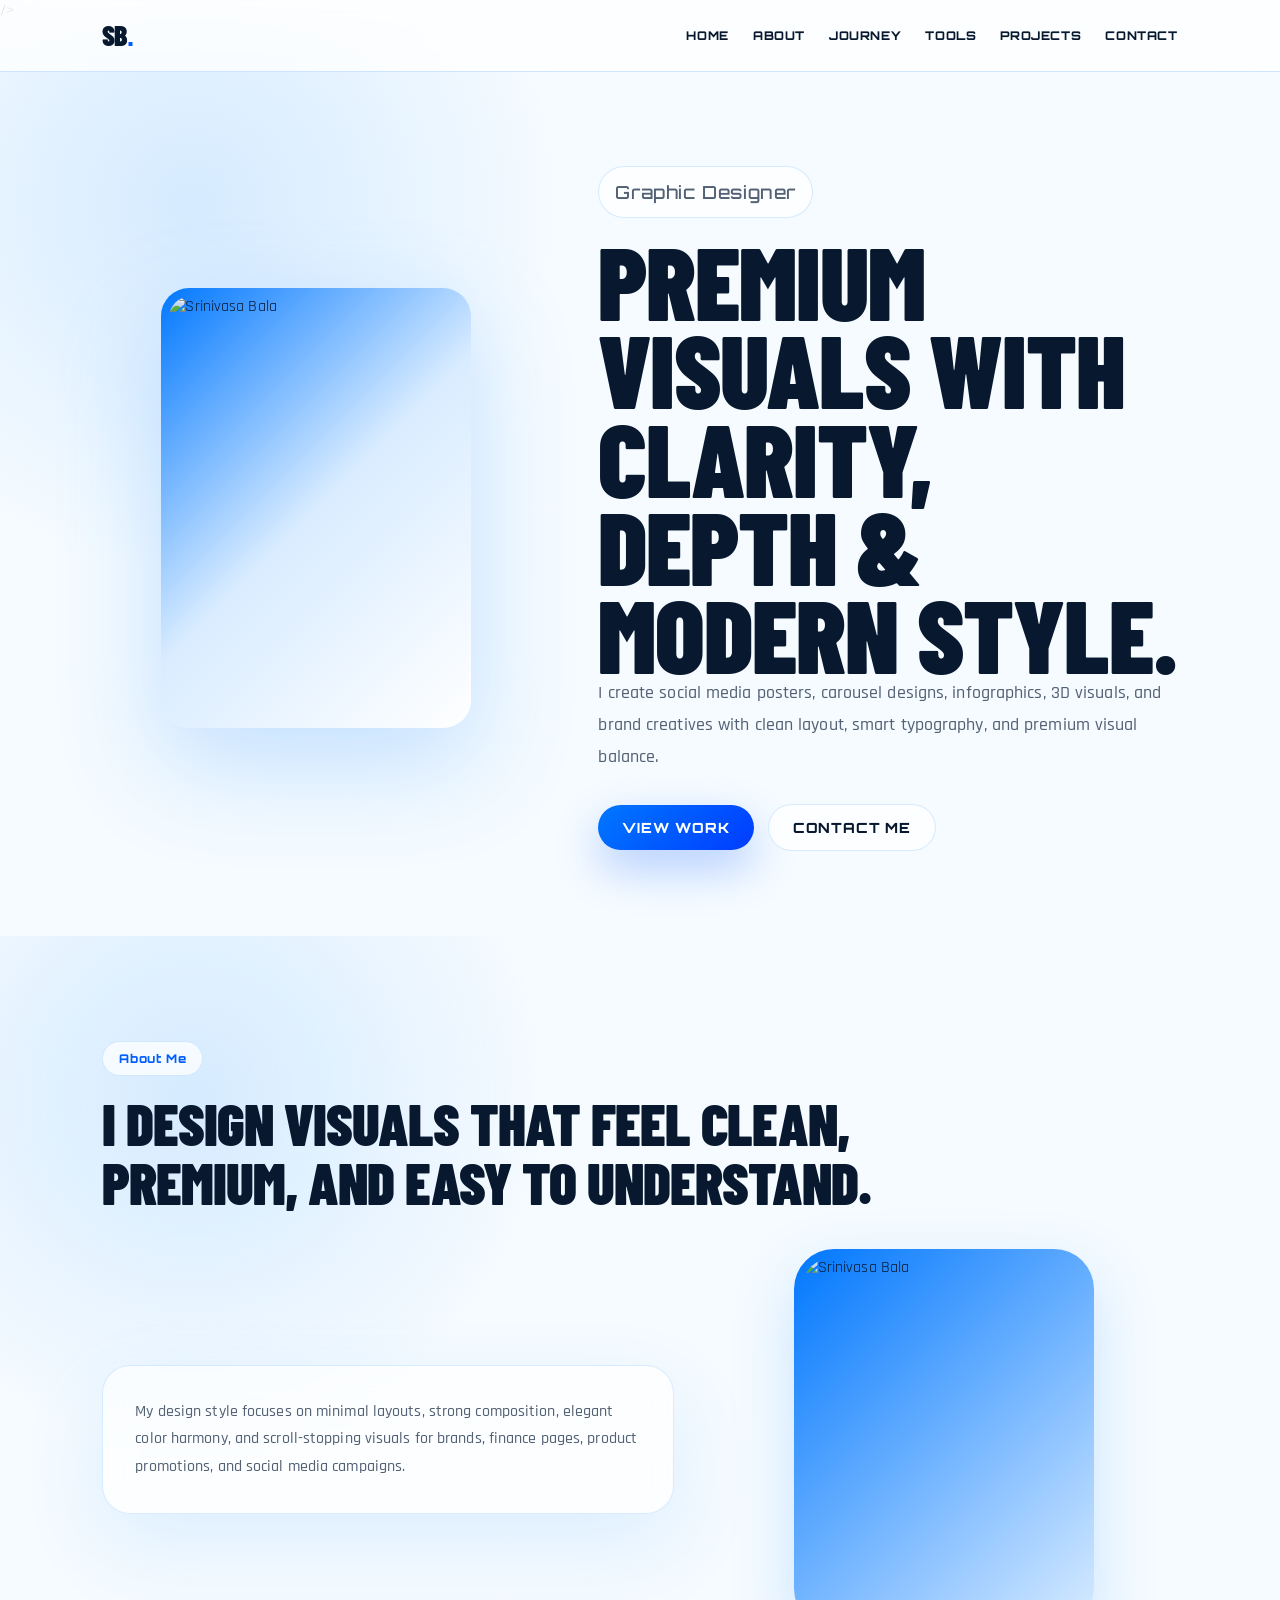
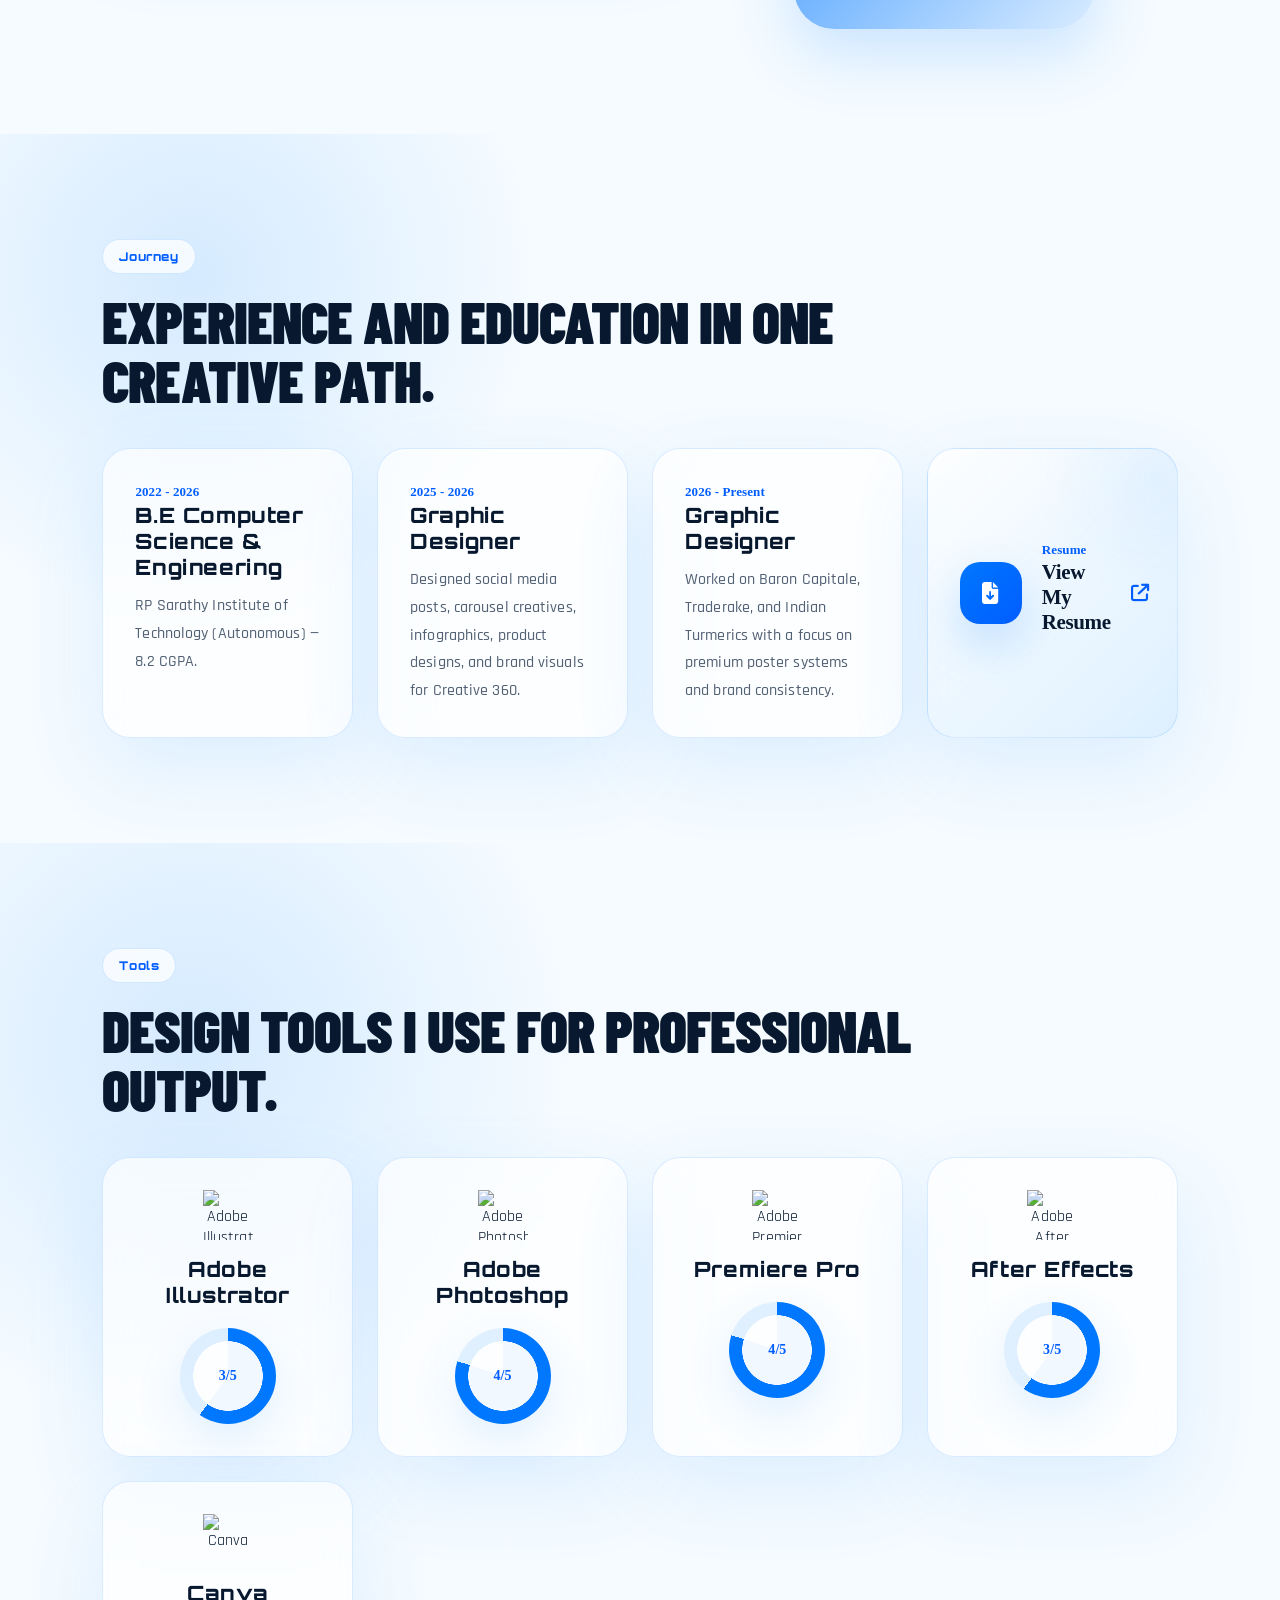
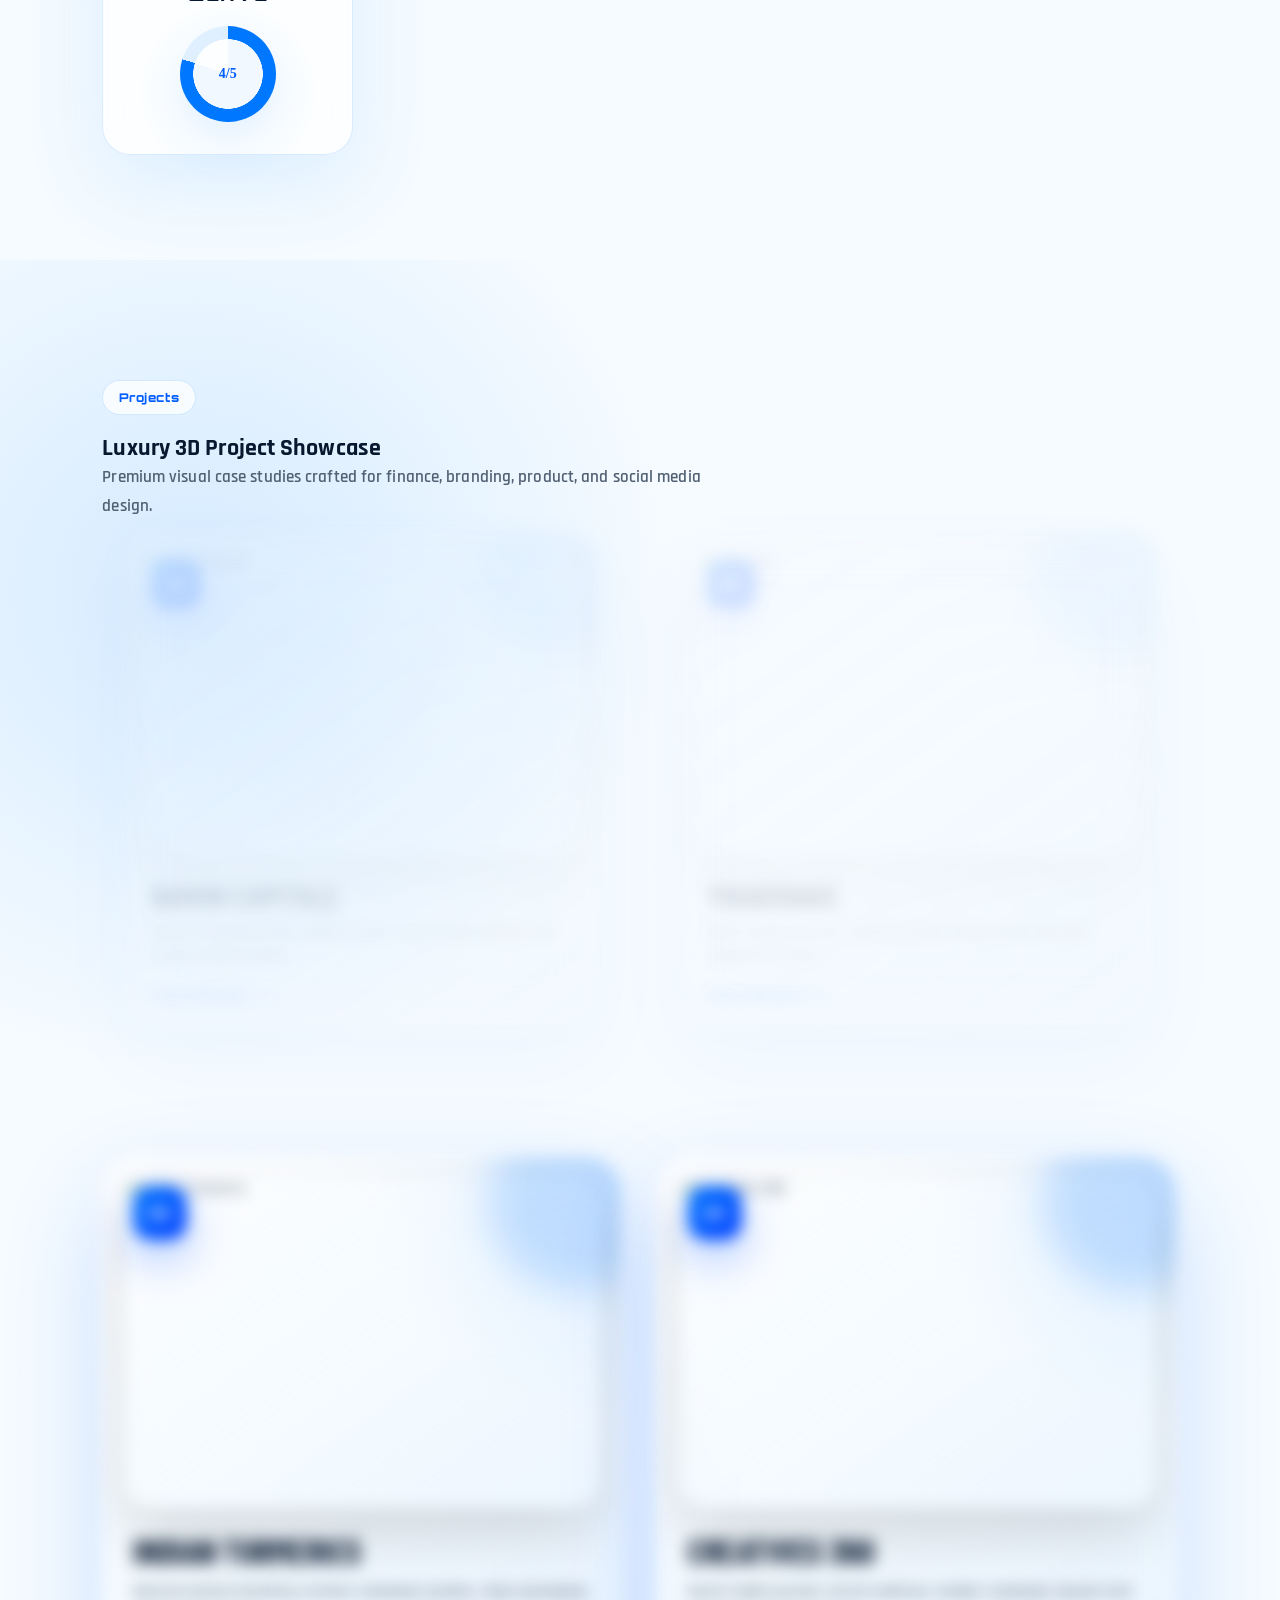
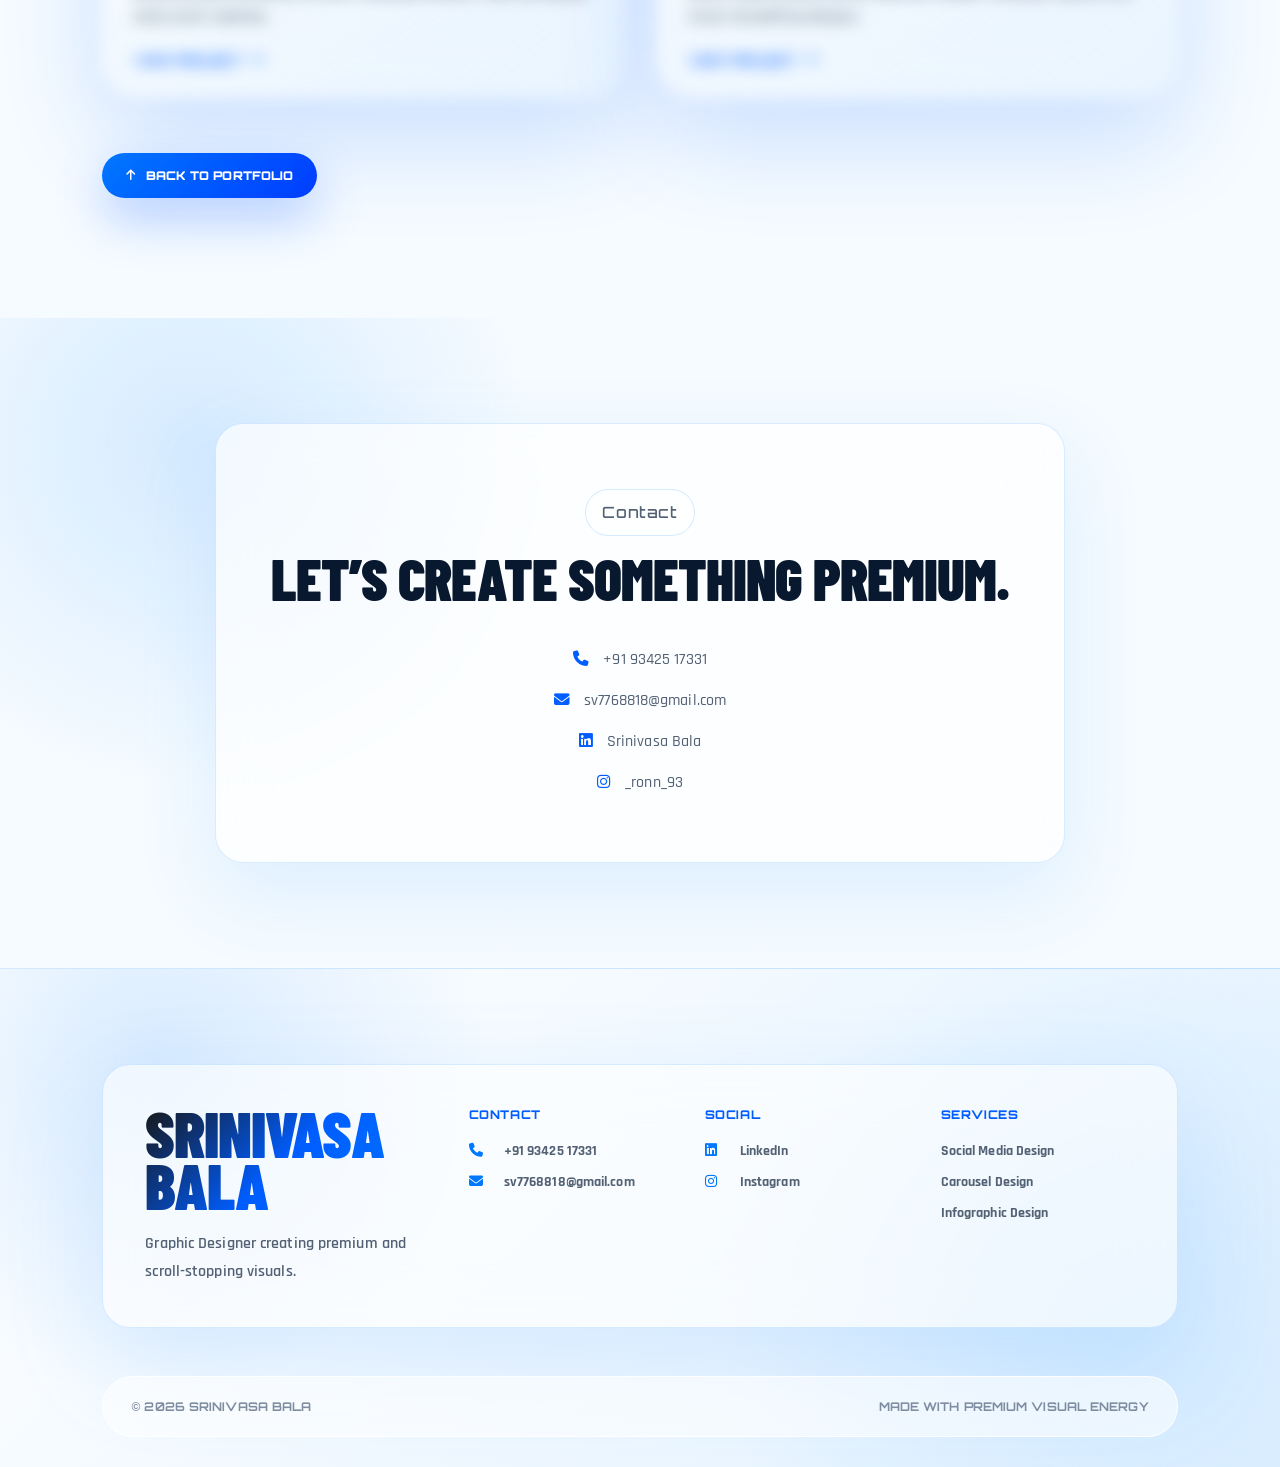
==== index.html @ 6d42e05a "Add files via upload" ====
<!doctype html>
<html lang="en">
  <head>
    <meta charset="UTF-8" />
    <meta name="viewport" content="width=device-width, initial-scale=1.0" />
    <title>Srinivasa Bala | Portfolio</title>

    <link rel="stylesheet" href="style.css" />

    <link
      href="https://cdnjs.cloudflare.com/ajax/libs/font-awesome/6.5.0/css/all.min.css"
      rel="stylesheet"
    />

    <link
      href="https://fonts.googleapis.com/css2?family=Barlow+Condensed:wght@500;600;700;800;900&family=Rajdhani:wght@400;500;600;700&family=Orbitron:wght@600;700;800;900&display=swap"
      rel="stylesheet"
    />
    />
  </head>

  <body>
    <div id="cinematic-loader">
      <div class="loader-bg"></div>
      <div class="loader-orbit">
        <div class="loader-cube">
          <span></span><span></span><span></span><span></span><span></span
          ><span></span>
        </div>
      </div>
      <div class="loader-text">
        <span>Srinivasa Bala</span>
        <h1>Loading Portfolio</h1>
        <p>visual experience</p>
      </div>
    </div>

    <header>
      <div class="logo">SB<span>.</span></div>

      <nav>
        <a href="#home">Home</a>
        <a href="#about">About</a>
        <a href="#journey">Journey</a>
        <a href="#tools">Tools</a>
        <a href="#projects">Projects</a>
        <a href="#contact">Contact</a>
      </nav>
    </header>

    <section class="hero section-bg-home" id="home">
      <div class="section-overlay"></div>

      <div class="hero-image reveal floating-card">
        <div class="hero-photo-glow portrait">
          <img src="assets/resume/2.png" alt="Srinivasa Bala" />
        </div>
      </div>

      <div class="hero-content reveal">
        <p class="tag">Graphic Designer</p>
        <h1>Premium visuals with clarity, depth & modern style.</h1>
        <p>
          I create social media posters, carousel designs, infographics, 3D
          visuals, and brand creatives with clean layout, smart typography, and
          premium visual balance.
        </p>

        <div class="buttons">
          <a href="#projects" class="btn primary">View Work</a>
          <a href="#contact" class="btn secondary">Contact Me</a>
        </div>
      </div>
    </section>

    <section class="section section-bg-about" id="about">
      <div class="section-overlay"></div>
      <p class="tag reveal">About Me</p>
      <h2 class="reveal">
        I design visuals that feel clean, premium, and easy to understand.
      </h2>

      <div class="about-grid">
        <div class="glass panel reveal floating-card">
          <p>
            My design style focuses on minimal layouts, strong composition,
            elegant color harmony, and scroll-stopping visuals for brands,
            finance pages, product promotions, and social media campaigns.
          </p>
        </div>

        <div class="about-photo reveal floating-card">
          <img src="assets/resume/srini.png" alt="Srinivasa Bala" />
        </div>
      </div>
    </section>

    <section class="section section-bg-journey" id="journey">
      <div class="section-overlay"></div>
      <p class="tag reveal">Journey</p>
      <h2 class="reveal">Experience and education in one creative path.</h2>

      <div class="journey-grid">
        <div class="glass card reveal floating-card">
          <span>2022 - 2026</span>
          <h3>B.E Computer Science & Engineering</h3>
          <p>RP Sarathy Institute of Technology (Autonomous) — 8.2 CGPA.</p>
        </div>

        <div class="glass card reveal floating-card">
          <span>2025 - 2026</span>
          <h3>Graphic Designer</h3>
          <p>
            Designed social media posts, carousel creatives, infographics,
            product designs, and brand visuals for Creative 360.
          </p>
        </div>

        <div class="glass card reveal floating-card">
          <span>2026 - Present</span>
          <h3>Graphic Designer</h3>
          <p>
            Worked on Baron Capitale, Traderake, and Indian Turmerics with a
            focus on premium poster systems and brand consistency.
          </p>
        </div>

        <a
          href="assets/resume/Srini Resume.pdf"
          class="glass resume-card reveal floating-card"
          target="_blank"
        >
          <div class="resume-icon">
            <i class="fa-solid fa-file-arrow-down"></i>
          </div>
          <div>
            <span>Resume</span>
            <h3>View My Resume</h3>
          </div>
          <i class="fa-solid fa-arrow-up-right-from-square resume-arrow"></i>
        </a>
      </div>
    </section>

    <section class="section section-bg-tools" id="tools">
      <div class="section-overlay"></div>
      <p class="tag reveal">Tools</p>
      <h2 class="reveal">Design tools I use for professional output.</h2>

      <div class="tools-grid">
        <div class="glass tool reveal floating-card">
          <img
            src="https://cdn.jsdelivr.net/gh/devicons/devicon/icons/illustrator/illustrator-plain.svg"
            alt="Adobe Illustrator"
          />
          <h3>Adobe Illustrator</h3>
          <div class="circle" style="--value: 60%">3/5</div>
        </div>

        <div class="glass tool reveal floating-card">
          <img
            src="https://cdn.jsdelivr.net/gh/devicons/devicon/icons/photoshop/photoshop-plain.svg"
            alt="Adobe Photoshop"
          />
          <h3>Adobe Photoshop</h3>
          <div class="circle" style="--value: 80%">4/5</div>
        </div>

        <div class="glass tool reveal floating-card">
          <img
            src="https://upload.wikimedia.org/wikipedia/commons/4/40/Adobe_Premiere_Pro_CC_icon.svg"
            alt="Adobe Premiere Pro"
          />
          <h3>Premiere Pro</h3>
          <div class="circle" style="--value: 80%">4/5</div>
        </div>

        <div class="glass tool reveal floating-card">
          <img
            src="https://upload.wikimedia.org/wikipedia/commons/c/cb/Adobe_After_Effects_CC_icon.svg"
            alt="Adobe After Effects"
          />
          <h3>After Effects</h3>
          <div class="circle" style="--value: 60%">3/5</div>
        </div>

        <div class="glass tool reveal floating-card">
          <img
            src="https://cdn.jsdelivr.net/gh/simple-icons/simple-icons/icons/canva.svg"
            alt="Canva"
          />
          <h3>Canva</h3>
          <div class="circle" style="--value: 80%">4/5</div>
        </div>
      </div>
    </section>

    <section class="luxury-projects section-bg-projects" id="projects">
      <div class="section-overlay"></div>

      <div class="projects-head reveal">
        <p class="tag">Projects</p>
        <h2>Luxury 3D Project Showcase</h2>
        <p>
          Premium visual case studies crafted for finance, branding, product,
          and social media design.
        </p>
      </div>

      <div class="luxury-project-grid">
        <a
          href="baron-capitale.html"
          class="luxury-project-card project-reveal"
        >
          <span class="project-no">01</span>
          <img src="assets/Baron Capitale/BC 7.png" alt="Baron Capitale" />
          <div class="project-info">
            <h3>Baron Capitale</h3>
            <p>
              Premium finance posters, wealth visuals, stock market creatives
              and investor-style branding.
            </p>
            <span class="view-btn"
              >View Project <i class="fa-solid fa-arrow-right"></i
            ></span>
          </div>
        </a>

        <a href="traderake.html" class="luxury-project-card project-reveal">
          <span class="project-no">02</span>
          <img src="assets/Trade Rake/TR 1 (10).png" alt="Traderake" />
          <div class="project-info">
            <h3>Traderake</h3>
            <p>
              Stock market carousels, trading concepts, finance reels and clean
              infographic designs.
            </p>
            <span class="view-btn"
              >View Project <i class="fa-solid fa-arrow-right"></i
            ></span>
          </div>
        </a>

        <a
          href="indian-turmerics.html"
          class="luxury-project-card project-reveal"
        >
          <span class="project-no">03</span>
          <img
            src="assets/Indian Turmerics/IT (5).png"
            alt="Indian Turmerics"
          />
          <div class="project-info">
            <h3>Indian Turmerics</h3>
            <p>
              Natural product branding, turmeric campaign posters, clean
              packaging-style social creatives.
            </p>
            <span class="view-btn"
              >View Project <i class="fa-solid fa-arrow-right"></i
            ></span>
          </div>
        </a>

        <a href="creatives-360.html" class="luxury-project-card project-reveal">
          <span class="project-no">04</span>
          <img src="assets/Creatives 360/360 (9).jpeg" alt="Creatives 360" />
          <div class="project-info">
            <h3>Creatives 360</h3>
            <p>
              Social media posters, brand creatives, modern campaign layouts and
              visual storytelling designs.
            </p>
            <span class="view-btn"
              >View Project <i class="fa-solid fa-arrow-right"></i
            ></span>
          </div>
        </a>
      </div>

      <a href="#home" class="back-portfolio">
        <i class="fa-solid fa-arrow-up"></i> Back to Portfolio
      </a>
    </section>

    <section class="section contact section-bg-contact" id="contact">
      <div class="section-overlay"></div>
      <div class="glass contact-box reveal floating-card">
        <p class="tag">Contact</p>
        <h2>Let’s create something premium.</h2>
        <p><i class="fa-solid fa-phone"></i> +91 93425 17331</p>
        <p><i class="fa-solid fa-envelope"></i> sv7768818@gmail.com</p>
        <p><i class="fa-brands fa-linkedin"></i> Srinivasa Bala</p>
        <p><i class="fa-brands fa-instagram"></i> _ronn_93</p>
      </div>
    </section>

    <footer class="premium-footer">
      <div class="footer-main">
        <div class="footer-brand">
          <h2>Srinivasa Bala</h2>
          <p>Graphic Designer creating premium and scroll-stopping visuals.</p>
        </div>

        <div class="footer-links">
          <h4>Contact</h4>
          <a href="tel:+919342517331"
            ><i class="fa-solid fa-phone"></i> +91 93425 17331</a
          >
          <a href="mailto:sv7768818@gmail.com"
            ><i class="fa-solid fa-envelope"></i> sv7768818@gmail.com</a
          >
        </div>

        <div class="footer-links">
          <h4>Social</h4>
          <a
            href="https://www.linkedin.com/in/srinivasa-bala-a78b55259?utm_source=share_via&utm_content=profile&utm_medium=member_android"
            ><i class="fa-brands fa-linkedin"></i> LinkedIn</a
          >
          <a href="https://www.instagram.com/_ronn_93?igsh=bGJyam14d284amQy"
            ><i class="fa-brands fa-instagram"></i> Instagram</a
          >
        </div>

        <div class="footer-links">
          <h4>Services</h4>
          <p>Social Media Design</p>
          <p>Carousel Design</p>
          <p>Infographic Design</p>
        </div>
      </div>

      <div class="footer-bottom">
        <span>© 2026 Srinivasa Bala</span>
        <span>Made with premium visual energy</span>
      </div>
    </footer>

    <script src="script.js"></script>
  </body>
</html>
---- style.css ----
:root {
  --primary: #6fb7ff;
  --primary-dark: #2f8ff7;
  --primary-soft: #cfe9ff;
  --accent: #4da3ff;
  --accent-2: #9fd3ff;
  --bg-main: #f5fbff;
  --bg-white: #ffffff;
  --text-main: #132033;
  --text-soft: #5d6b7b;
  --text-light: #7d8ca0;
  --border-blue: rgba(111, 183, 255, 0.28);
  --shadow-blue: rgba(77, 163, 255, 0.18);
  --radius-md: 24px;
  --radius-lg: 34px;
  --radius-xl: 46px;
  --transition: 0.35s ease;
}

* {
  margin: 0;
  padding: 0;
  box-sizing: border-box;
}

html {
  scroll-behavior: smooth;
  scroll-padding-top: 100px;
}

body {
  font-family: "Manrope", sans-serif;
  background: var(--bg-main);
  color: var(--text-main);
  overflow-x: hidden;
}

img {
  max-width: 100%;
  display: block;
}

a {
  text-decoration: none;
}

::selection {
  background: var(--primary);
  color: white;
}

/* HEADER */
header {
  position: fixed;
  top: 0;
  width: 100%;
  padding: 18px 8%;
  display: flex;
  align-items: center;
  justify-content: space-between;
  background: rgba(255, 255, 255, 0.68);
  backdrop-filter: blur(24px);
  border-bottom: 1px solid var(--border-blue);
  z-index: 1000;
}

.logo {
  font-family: "Syne", sans-serif;
  font-size: 28px;
  font-weight: 800;
  letter-spacing: -1.2px;
  color: var(--text-main);
}

.logo span {
  color: var(--accent);
}

nav a {
  color: var(--text-main);
  margin-left: 20px;
  font-family: "Space Grotesk", sans-serif;
  font-size: 13px;
  font-weight: 700;
  transition: var(--transition);
}

nav a:hover {
  color: var(--accent);
}

/* 3D LOADER */
#cinematic-loader {
  position: fixed;
  inset: 0;
  z-index: 99999;
  display: grid;
  place-items: center;
  overflow: hidden;
  background: #eaf6ff;
  transition: 0.9s ease;
}

#cinematic-loader.hide {
  opacity: 0;
  visibility: hidden;
}

.loader-bg {
  position: absolute;
  inset: 0;
  background:
    linear-gradient(
      120deg,
      rgba(255, 255, 255, 0.76),
      rgba(207, 233, 255, 0.72)
    ),
    url("https://images.unsplash.com/photo-1518005020951-eccb494ad742?auto=format&fit=crop&w=1800&q=80")
      center/cover;
  transform: scale(1.08);
  animation: loaderBgMove 3s ease forwards;
}

.loader-orbit {
  width: 145px;
  height: 145px;
  position: relative;
  perspective: 900px;
  z-index: 2;
  animation: orbitFloat 2.8s ease-in-out infinite;
}

.loader-orbit::before,
.loader-orbit::after {
  content: "";
  position: absolute;
  inset: -14px;
  border: 2px solid rgba(77, 163, 255, 0.42);
  border-radius: 50%;
  transform: rotateX(70deg) rotateZ(0deg);
  animation: orbitSpin 2s linear infinite;
}

.loader-orbit::after {
  inset: -28px;
  border-color: rgba(255, 255, 255, 0.78);
  transform: rotateY(70deg) rotateZ(0deg);
  animation-duration: 2.8s;
}

.loader-cube {
  width: 72px;
  height: 72px;
  position: absolute;
  inset: 0;
  margin: auto;
  transform-style: preserve-3d;
  animation: cubeRotate 2.2s linear infinite;
}

.loader-cube span {
  position: absolute;
  inset: 0;
  background: linear-gradient(
    135deg,
    rgba(255, 255, 255, 0.94),
    rgba(111, 183, 255, 0.75)
  );
  border: 1px solid rgba(255, 255, 255, 0.95);
  box-shadow: 0 0 35px rgba(77, 163, 255, 0.36);
}

.loader-cube span:nth-child(1) {
  transform: translateZ(36px);
}
.loader-cube span:nth-child(2) {
  transform: rotateY(90deg) translateZ(36px);
}
.loader-cube span:nth-child(3) {
  transform: rotateY(180deg) translateZ(36px);
}
.loader-cube span:nth-child(4) {
  transform: rotateY(-90deg) translateZ(36px);
}
.loader-cube span:nth-child(5) {
  transform: rotateX(90deg) translateZ(36px);
}
.loader-cube span:nth-child(6) {
  transform: rotateX(-90deg) translateZ(36px);
}

.loader-text {
  position: absolute;
  bottom: 16%;
  text-align: center;
  z-index: 3;
}

.loader-text span {
  font-family: "Space Grotesk", sans-serif;
  font-size: 12px;
  letter-spacing: 3px;
  color: var(--accent);
  text-transform: uppercase;
  font-weight: 700;
}

.loader-text h1 {
  margin: 10px 0;
  font-family: "Syne", sans-serif;
  font-size: clamp(30px, 5vw, 58px);
  letter-spacing: -2px;
}

.loader-text p {
  color: var(--text-soft);
  font-weight: 700;
}

/* SECTIONS + BACKGROUNDS */
.section,
.hero {
  position: relative;
  overflow: hidden;
  background-position: center;
  background-size: cover;
  background-attachment: fixed;
}

.section-overlay {
  position: absolute;
  inset: 0;
  background:
    radial-gradient(
      circle at 15% 20%,
      rgba(111, 183, 255, 0.24),
      transparent 28%
    ),
    linear-gradient(
      180deg,
      rgba(245, 251, 255, 0.92),
      rgba(245, 251, 255, 0.96)
    );
  z-index: 0;
}

.section > *:not(.section-overlay),
.hero > *:not(.section-overlay) {
  position: relative;
  z-index: 1;
}

.section-bg-home {
  background-image: url("https://images.unsplash.com/photo-1500530855697-b586d89ba3ee?auto=format&fit=crop&w=1800&q=80");
}

.section-bg-about {
  background-image: url("https://images.unsplash.com/photo-1497366811353-6870744d04b2?auto=format&fit=crop&w=1800&q=80");
}

.section-bg-journey {
  background-image: url("https://images.unsplash.com/photo-1519389950473-47ba0277781c?auto=format&fit=crop&w=1800&q=80");
}

.section-bg-skills {
  background-image: url("https://images.unsplash.com/photo-1516321318423-f06f85e504b3?auto=format&fit=crop&w=1800&q=80");
}

.section-bg-tools {
  background-image: url("https://images.unsplash.com/photo-1497366754035-f200968a6e72?auto=format&fit=crop&w=1800&q=80");
}

.section-bg-projects {
  background-image: url("https://images.unsplash.com/photo-1558655146-9f40138edfeb?auto=format&fit=crop&w=1800&q=80");
}

.section-bg-contact {
  background-image: url("https://images.unsplash.com/photo-1497366216548-37526070297c?auto=format&fit=crop&w=1800&q=80");
}

/* HERO */
.hero {
  min-height: 100vh;
  padding: 145px 8% 85px;
  display: grid;
  grid-template-columns: 0.85fr 1.15fr;
  align-items: center;
  gap: 68px;
}

.hero-image {
  display: flex;
  justify-content: center;
}

.hero-photo-glow.portrait {
  width: 310px;
  height: 440px;
  padding: 8px;
  border-radius: 40px;
  background: linear-gradient(
    135deg,
    var(--primary),
    var(--primary-soft),
    white
  );
  box-shadow: 0 35px 100px rgba(77, 163, 255, 0.3);
  animation: floatPortrait 5s ease-in-out infinite;
}

.hero-photo-glow.portrait img,
.about-photo img {
  width: 100%;
  height: 100%;
  border-radius: 32px;
  object-fit: cover;
  object-position: top;
}

.hero-content {
  max-width: 700px;
}

.tag {
  display: inline-block;
  padding: 9px 16px;
  border-radius: 100px;
  color: var(--accent);
  background: rgba(255, 255, 255, 0.74);
  border: 1px solid var(--border-blue);
  margin-bottom: 18px;
  font-family: "Space Grotesk", sans-serif;
  font-size: 12px;
  font-weight: 700;
  letter-spacing: 0.4px;
}

h1,
.section h2,
.contact-box h2,
.footer-brand h2 {
  font-family: "Syne", sans-serif;
  font-weight: 800;
  letter-spacing: -2px;
  color: var(--text-main);
}

h1 {
  font-size: clamp(42px, 6vw, 76px);
  line-height: 0.98;
}

.section h2,
.contact-box h2 {
  font-size: clamp(34px, 4.5vw, 58px);
  line-height: 1.02;
  max-width: 820px;
  margin-bottom: 38px;
}

.hero-content p,
.panel p,
.card p,
.contact-box p,
.footer-brand p,
.resume-card p {
  font-size: 15.5px;
  line-height: 1.8;
  font-weight: 500;
  color: var(--text-soft);
}

.buttons {
  margin-top: 30px;
}

.btn {
  display: inline-block;
  padding: 14px 24px;
  border-radius: 100px;
  font-family: "Space Grotesk", sans-serif;
  font-size: 14px;
  font-weight: 700;
  transition: var(--transition);
  margin-right: 10px;
}

.primary {
  background: linear-gradient(135deg, var(--primary), var(--accent));
  color: white;
  box-shadow: 0 16px 40px rgba(77, 163, 255, 0.35);
}

.secondary {
  color: var(--text-main);
  background: rgba(255, 255, 255, 0.72);
  border: 1px solid var(--border-blue);
}

.btn:hover {
  transform: translateY(-5px);
}

/* GLASS + CARDS */
.glass {
  background: rgba(255, 255, 255, 0.66);
  border: 1px solid rgba(255, 255, 255, 0.86);
  backdrop-filter: blur(24px);
  box-shadow: 0 30px 80px rgba(77, 163, 255, 0.14);
}

.section {
  padding: 105px 8%;
}

.about-grid {
  display: grid;
  grid-template-columns: 1.1fr 0.9fr;
  gap: 36px;
  align-items: center;
}

.panel,
.card,
.tool,
.resume-card {
  border-radius: var(--radius-lg);
  padding: 32px;
}

.about-photo {
  width: 300px;
  height: 380px;
  justify-self: center;
  padding: 8px;
  border-radius: 40px;
  background: linear-gradient(135deg, var(--primary), var(--primary-soft));
  box-shadow: 0 24px 60px rgba(77, 163, 255, 0.25);
}

.grid,
.journey-grid,
.tools-grid,
.skill-grid,
.project-grid {
  display: grid;
  grid-template-columns: repeat(auto-fit, minmax(245px, 1fr));
  gap: 24px;
}

.card,
.tool,
.skill-card,
.project-card,
.resume-card {
  transition:
    transform 0.35s ease,
    box-shadow 0.35s ease;
}

.floating-card {
  animation: cardFloat 6s ease-in-out infinite;
}

.card:hover,
.tool:hover,
.panel:hover,
.skill-card:hover,
.project-card:hover,
.resume-card:hover {
  transform: translateY(-10px) rotateX(2deg) rotateY(-2deg);
  box-shadow: 0 38px 100px rgba(77, 163, 255, 0.23);
}

.card h3,
.tool h3,
.skill-card h3,
.project-card h3,
.resume-card h3 {
  font-family: "Futura Extra Bold", Ethnocentric;
  font-size: 21px;
  font-weight: 700;
  letter-spacing: -0.4px;
  margin-bottom: 12px;
  color: var(--text-main);
}

.card span,
.project-card span,
.resume-card span {
  color: var(--accent);
  font-family: "Futura Extra Bold", Ethnocentric;
  font-size: 13px;
  font-weight: 700;
}

/* RESUME CARD */
.resume-card {
  color: inherit;
  display: grid;
  grid-template-columns: auto 1fr auto;
  align-items: center;
  gap: 20px;
  min-height: 220px;
  background:
    linear-gradient(
      135deg,
      rgba(255, 255, 255, 0.78),
      rgba(207, 233, 255, 0.62)
    ),
    radial-gradient(
      circle at 90% 10%,
      rgba(77, 163, 255, 0.24),
      transparent 34%
    );
}

.resume-icon {
  width: 62px;
  height: 62px;
  border-radius: 20px;
  display: grid;
  place-items: center;
  color: white;
  background: linear-gradient(135deg, var(--primary), var(--accent));
  box-shadow: 0 20px 45px rgba(77, 163, 255, 0.28);
  font-size: 22px;
}

.resume-arrow {
  color: var(--accent);
  font-size: 18px;
}

/* TOOLS */
.tool {
  text-align: center;
}

.tool img {
  width: 50px;
  height: 50px;
  object-fit: contain;
  margin: 0 auto 16px;
}

.circle {
  width: 96px;
  height: 96px;
  margin: 20px auto 0;
  border-radius: 50%;
  display: grid;
  place-items: center;
  font-family: "Futura Extra Bold", Ethnocentric;
  font-size: 14px;
  font-weight: 700;
  color: var(--accent);
  background:
    radial-gradient(
      circle closest-side,
      rgba(255, 255, 255, 0.95) 72%,
      transparent 73%
    ),
    conic-gradient(var(--primary) var(--value), rgba(111, 183, 255, 0.2) 0);
  box-shadow: 0 18px 45px rgba(77, 163, 255, 0.15);
}

.project-card img {
  height: 255px;
}

.project-card:hover img,
.skill-card:hover img {
  transform: scale(1.04);
}

/* CONTACT */
.contact {
  text-align: center;
}

.contact-box {
  max-width: 850px;
  margin: auto;
  padding: 52px;
  border-radius: var(--radius-xl);
}

.contact-box p {
  margin: 13px 0;
}

.contact-box i {
  color: var(--accent);
  margin-right: 10px;
}

/* FOOTER */
.premium-footer {
  position: relative;
  overflow: hidden;
  padding: 95px 8% 30px;
  background:
    radial-gradient(
      circle at 12% 18%,
      rgba(111, 183, 255, 0.25),
      transparent 28%
    ),
    radial-gradient(
      circle at 88% 72%,
      rgba(207, 233, 255, 0.82),
      transparent 34%
    ),
    linear-gradient(135deg, #ffffff, #eef7ff 55%, #e0f0ff);
  border-top: 1px solid var(--border-blue);
}

.footer-main {
  position: relative;
  z-index: 2;
  display: grid;
  grid-template-columns: 1.45fr repeat(3, 1fr);
  gap: 42px;
  padding: 42px;
  border-radius: 34px;
  background: rgba(255, 255, 255, 0.58);
  border: 1px solid rgba(255, 255, 255, 0.82);
  backdrop-filter: blur(26px);
  box-shadow: 0 35px 100px rgba(77, 163, 255, 0.16);
}

.footer-brand h2 {
  font-size: clamp(36px, 5vw, 70px);
  line-height: 0.95;
  background: linear-gradient(135deg, #171717, var(--accent), var(--primary));
  -webkit-background-clip: text;
  -webkit-text-fill-color: transparent;
}

.footer-brand p {
  max-width: 420px;
  margin-top: 18px;
  font-weight: 600;
}

.footer-links h4 {
  font-family: "Space Grotesk", sans-serif;
  font-size: 12px;
  text-transform: uppercase;
  letter-spacing: 1.6px;
  color: var(--accent);
  margin-bottom: 20px;
}

.footer-links a,
.footer-links p {
  display: block;
  color: var(--text-soft);
  margin-bottom: 13px;
  font-size: 14px;
  font-weight: 700;
  transition: var(--transition);
}

.footer-links a:hover {
  color: var(--accent);
  transform: translateX(8px);
}

.footer-links i {
  width: 22px;
  color: var(--primary);
  margin-right: 10px;
}

.footer-bottom {
  position: relative;
  z-index: 2;
  margin-top: 48px;
  padding: 22px 28px;
  border-radius: 100px;
  background: rgba(255, 255, 255, 0.58);
  border: 1px solid rgba(255, 255, 255, 0.82);
  display: flex;
  justify-content: space-between;
  gap: 16px;
  color: var(--text-light);
  font-size: 14px;
  font-weight: 700;
  backdrop-filter: blur(18px);
}

/* REVEAL */
.reveal {
  opacity: 0;
  transform: translateY(44px) scale(0.98);
  transition: 0.9s cubic-bezier(0.16, 1, 0.3, 1);
}

.reveal.active {
  opacity: 1;
  transform: translateY(0) scale(1);
}

/* ANIMATIONS */
@keyframes loaderBgMove {
  from {
    transform: scale(1.16);
    filter: blur(8px);
  }
  to {
    transform: scale(1.04);
    filter: blur(0);
  }
}

@keyframes cubeRotate {
  from {
    transform: rotateX(-18deg) rotateY(0deg);
  }
  to {
    transform: rotateX(-18deg) rotateY(360deg);
  }
}

@keyframes orbitSpin {
  to {
    transform: rotateX(70deg) rotateZ(360deg);
  }
}

@keyframes orbitFloat {
  0%,
  100% {
    transform: translateY(0);
  }
  50% {
    transform: translateY(-18px);
  }
}

@keyframes floatPortrait {
  0%,
  100% {
    transform: translateY(0) rotate(-1deg);
  }
  50% {
    transform: translateY(-18px) rotate(1deg);
  }
}

@keyframes cardFloat {
  0%,
  100% {
    transform: translateY(0);
  }
  50% {
    transform: translateY(-8px);
  }
}

/* RESPONSIVE */
@media (max-width: 1100px) {
  .footer-main {
    grid-template-columns: 1fr 1fr;
  }
}

@media (max-width: 900px) {
  header {
    flex-direction: column;
    gap: 12px;
    padding: 15px 6%;
  }

  nav {
    text-align: center;
  }

  nav a {
    display: inline-block;
    margin: 6px;
    font-size: 12px;
  }

  .hero,
  .about-grid {
    grid-template-columns: 1fr;
    text-align: center;
  }

  .hero {
    padding-top: 185px;
  }

  .hero-content {
    margin-top: 25px;
  }

  .hero-photo-glow.portrait {
    width: 250px;
    height: 350px;
  }

  .about-photo {
    width: 250px;
    height: 320px;
  }

  .section {
    padding: 82px 6%;
  }

  .contact-box {
    padding: 34px;
  }

  .footer-main {
    grid-template-columns: 1fr;
    padding: 30px;
  }

  .footer-bottom {
    flex-direction: column;
    border-radius: 26px;
  }

  .resume-card {
    grid-template-columns: 1fr;
    text-align: center;
  }

  .resume-icon {
    margin: auto;
  }
}
/* YAMAHA-INSPIRED SPORT PREMIUM UI/UX */

/* Typography System */
body {
  font-family: "Rajdhani", sans-serif;
  letter-spacing: 0.1px;
}

.logo,
h1,
.section h2,
.contact-box h2,
.footer-brand h2,
.tradrake-hero-text h1,
.next-project h2,
.story-title h2,
.project-gallery-section h2 {
  font-family: "Barlow Condensed", sans-serif;
  font-weight: 900;
  text-transform: uppercase;
  letter-spacing: -1px;
}

.logo span,
.tag,
nav a,
.btn,
.card h3,
.tool h3,
.skill-card h3,
.project-card h3,
.process-card h3,
.footer-links h4 {
  font-family: "Orbitron", sans-serif;
  font-weight: 800;
  letter-spacing: 0.6px;
}

/* Better Hero UI */
.hero-content h1 {
  font-size: clamp(54px, 8vw, 108px);
  line-height: 0.86;
}

.hero-content p {
  font-size: 18px;
  max-width: 620px;
}

/* Sporty Snow Blue Palette Boost */
:root {
  --primary: #0077ff;
  --primary-dark: #004aad;
  --primary-soft: #d9ecff;
  --accent: #005dff;
  --bg-main: #f4f9ff;
  --text-main: #07182f;
  --text-soft: #536174;
}

/* Header Upgrade */
header {
  background: rgba(255, 255, 255, 0.78);
  border-bottom: 1px solid rgba(0, 119, 255, 0.18);
}

nav a {
  position: relative;
  font-size: 12px;
  text-transform: uppercase;
}

nav a::after {
  content: "";
  position: absolute;
  left: 0;
  bottom: -7px;
  width: 0;
  height: 2px;
  background: var(--accent);
  transition: 0.35s ease;
}

nav a:hover::after {
  width: 100%;
}

/* Card UX Upgrade */
.glass,
.card,
.tool,
.skill-card,
.project-card,
.process-card,
.contact-box,
.footer-main {
  border-radius: 28px;
  border: 1px solid rgba(0, 119, 255, 0.14);
}

.card:hover,
.tool:hover,
.skill-card:hover,
.project-card:hover,
.process-card:hover {
  transform: translateY(-10px) scale(1.015);
}

/* Button Upgrade */
.btn {
  text-transform: uppercase;
  letter-spacing: 0.8px;
  box-shadow: none;
}

.primary {
  background: linear-gradient(135deg, #0077ff, #003cff);
  box-shadow: 0 18px 45px rgba(0, 85, 255, 0.28);
}

.secondary {
  background: rgba(255, 255, 255, 0.78);
}

/* Image UI */
.hero-photo-glow.portrait {
  border-radius: 28px;
  background: linear-gradient(135deg, #0077ff, #d9ecff, #ffffff);
}

.hero-photo-glow.portrait img {
  border-radius: 22px;
}

/* Project Gallery Better UX */
.project-card img,
.skill-card img,
.tradrake-gallery img {
  filter: saturate(1.05) contrast(1.03);
}

/* Footer Sport Premium */
.footer-brand h2 {
  line-height: 0.82;
}

.footer-bottom {
  text-transform: uppercase;
  font-family: "Orbitron", sans-serif;
  font-size: 12px;
}
/* LUXURY 3D PROJECT SHOWCASE */

.luxury-projects {
  position: relative;
  min-height: 100vh;
  padding: 120px 8%;
  overflow: hidden;
  perspective: 1400px;
}

.projects-head {
  position: relative;
  z-index: 2;
  max-width: 850px;
  margin-bottom: 58px;
}

.projects-head p:last-child {
  max-width: 620px;
  color: var(--text-soft);
  font-size: 17px;
  line-height: 1.7;
  font-weight: 600;
}

.luxury-project-grid {
  position: relative;
  z-index: 2;
  display: grid;
  grid-template-columns: repeat(2, 1fr);
  gap: 34px;
}

.luxury-project-card {
  position: relative;
  min-height: 520px;
  padding: 22px;
  border-radius: 38px;
  overflow: hidden;
  color: var(--text-main);
  background:
    linear-gradient(
      145deg,
      rgba(255, 255, 255, 0.82),
      rgba(217, 236, 255, 0.45)
    ),
    radial-gradient(
      circle at top right,
      rgba(0, 119, 255, 0.22),
      transparent 35%
    );
  border: 1px solid rgba(255, 255, 255, 0.9);
  backdrop-filter: blur(28px);
  box-shadow:
    0 40px 100px rgba(0, 93, 255, 0.18),
    inset 0 1px 0 rgba(255, 255, 255, 0.9);
  transform-style: preserve-3d;
  transition: 0.55s cubic-bezier(0.16, 1, 0.3, 1);
}

.luxury-project-card::before {
  content: "";
  position: absolute;
  inset: -2px;
  border-radius: inherit;
  background: linear-gradient(
    120deg,
    transparent,
    rgba(0, 119, 255, 0.45),
    transparent
  );
  opacity: 0;
  transition: 0.45s ease;
  z-index: 0;
}

.luxury-project-card::after {
  content: "";
  position: absolute;
  width: 180px;
  height: 180px;
  right: -45px;
  top: -45px;
  border-radius: 50%;
  background: rgba(0, 119, 255, 0.18);
  filter: blur(18px);
  animation: projectGlowFloat 5s ease-in-out infinite;
}

.luxury-project-card:hover {
  transform: translateY(-18px) rotateX(6deg) rotateY(-6deg) scale(1.02);
  box-shadow:
    0 55px 130px rgba(0, 93, 255, 0.28),
    0 0 55px rgba(0, 119, 255, 0.22);
}

.luxury-project-card:hover::before {
  opacity: 1;
}

.luxury-project-card img {
  position: relative;
  z-index: 2;
  width: 100%;
  height: 330px;
  object-fit: cover;
  border-radius: 28px;
  box-shadow: 0 25px 60px rgba(0, 0, 0, 0.14);
  transform: translateZ(55px);
  transition: 0.55s ease;
}

.luxury-project-card:hover img {
  transform: translateZ(80px) scale(1.045);
}

.project-no {
  position: absolute;
  top: 30px;
  left: 30px;
  z-index: 4;
  width: 54px;
  height: 54px;
  display: grid;
  place-items: center;
  border-radius: 18px;
  color: white;
  background: linear-gradient(135deg, #0077ff, #003cff);
  font-family: "Orbitron", sans-serif;
  font-size: 13px;
  font-weight: 900;
  box-shadow: 0 18px 45px rgba(0, 85, 255, 0.35);
}

.project-info {
  position: relative;
  z-index: 3;
  padding: 26px 8px 4px;
  transform: translateZ(70px);
}

.project-info h3 {
  font-family: "Barlow Condensed", sans-serif;
  text-transform: uppercase;
  font-size: 34px;
  line-height: 1;
  margin-bottom: 12px;
}

.project-info p {
  color: var(--text-soft);
  font-size: 15px;
  line-height: 1.65;
  font-weight: 600;
  margin-bottom: 20px;
}

.view-btn {
  display: inline-flex;
  align-items: center;
  gap: 9px;
  font-family: "Orbitron", sans-serif;
  font-size: 12px;
  font-weight: 800;
  text-transform: uppercase;
  color: var(--accent);
}

.view-btn i {
  transition: 0.35s ease;
}

.luxury-project-card:hover .view-btn i {
  transform: translateX(8px);
}

.project-reveal {
  opacity: 0;
  transform: translateY(90px) scale(0.88) rotateX(18deg);
  filter: blur(12px);
  transition: 1s cubic-bezier(0.16, 1, 0.3, 1);
}

.project-reveal.show {
  opacity: 1;
  transform: translateY(0) scale(1) rotateX(0);
  filter: blur(0);
}

.project-reveal.hide-down {
  opacity: 0.15;
  transform: translateY(-70px) scale(0.92);
  filter: blur(8px);
}

.back-portfolio {
  position: relative;
  z-index: 3;
  display: inline-flex;
  align-items: center;
  gap: 10px;
  margin-top: 55px;
  padding: 15px 24px;
  border-radius: 100px;
  color: white;
  background: linear-gradient(135deg, #0077ff, #003cff);
  font-family: "Orbitron", sans-serif;
  font-size: 12px;
  font-weight: 900;
  text-transform: uppercase;
  box-shadow: 0 20px 50px rgba(0, 85, 255, 0.28);
  transition: 0.35s ease;
}

.back-portfolio:hover {
  transform: translateY(-6px);
  box-shadow: 0 28px 70px rgba(0, 85, 255, 0.38);
}

@keyframes projectGlowFloat {
  0%,
  100% {
    transform: translateY(0) scale(1);
  }
  50% {
    transform: translateY(24px) scale(1.15);
  }
}

@media (max-width: 900px) {
  .luxury-project-grid {
    grid-template-columns: 1fr;
  }

  .luxury-project-card {
    min-height: auto;
  }

  .luxury-project-card img {
    height: 280px;
  }
}
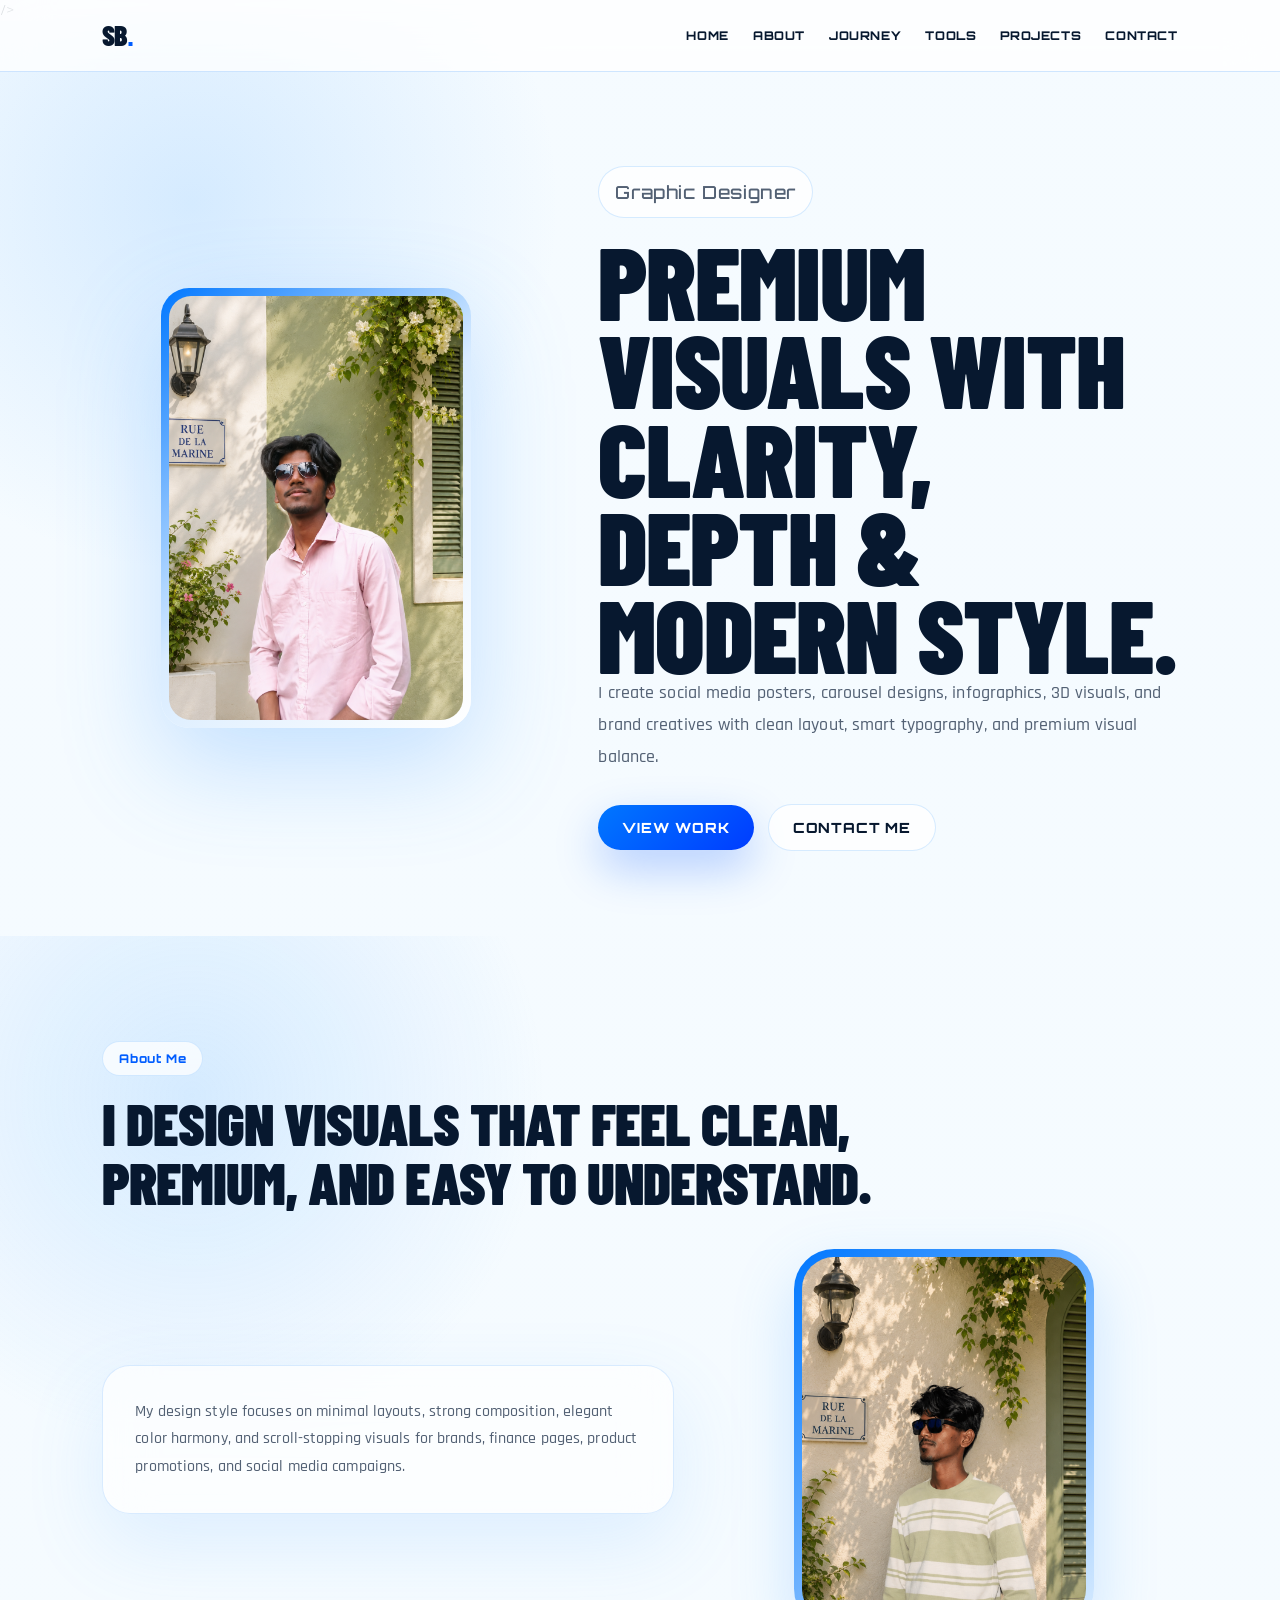
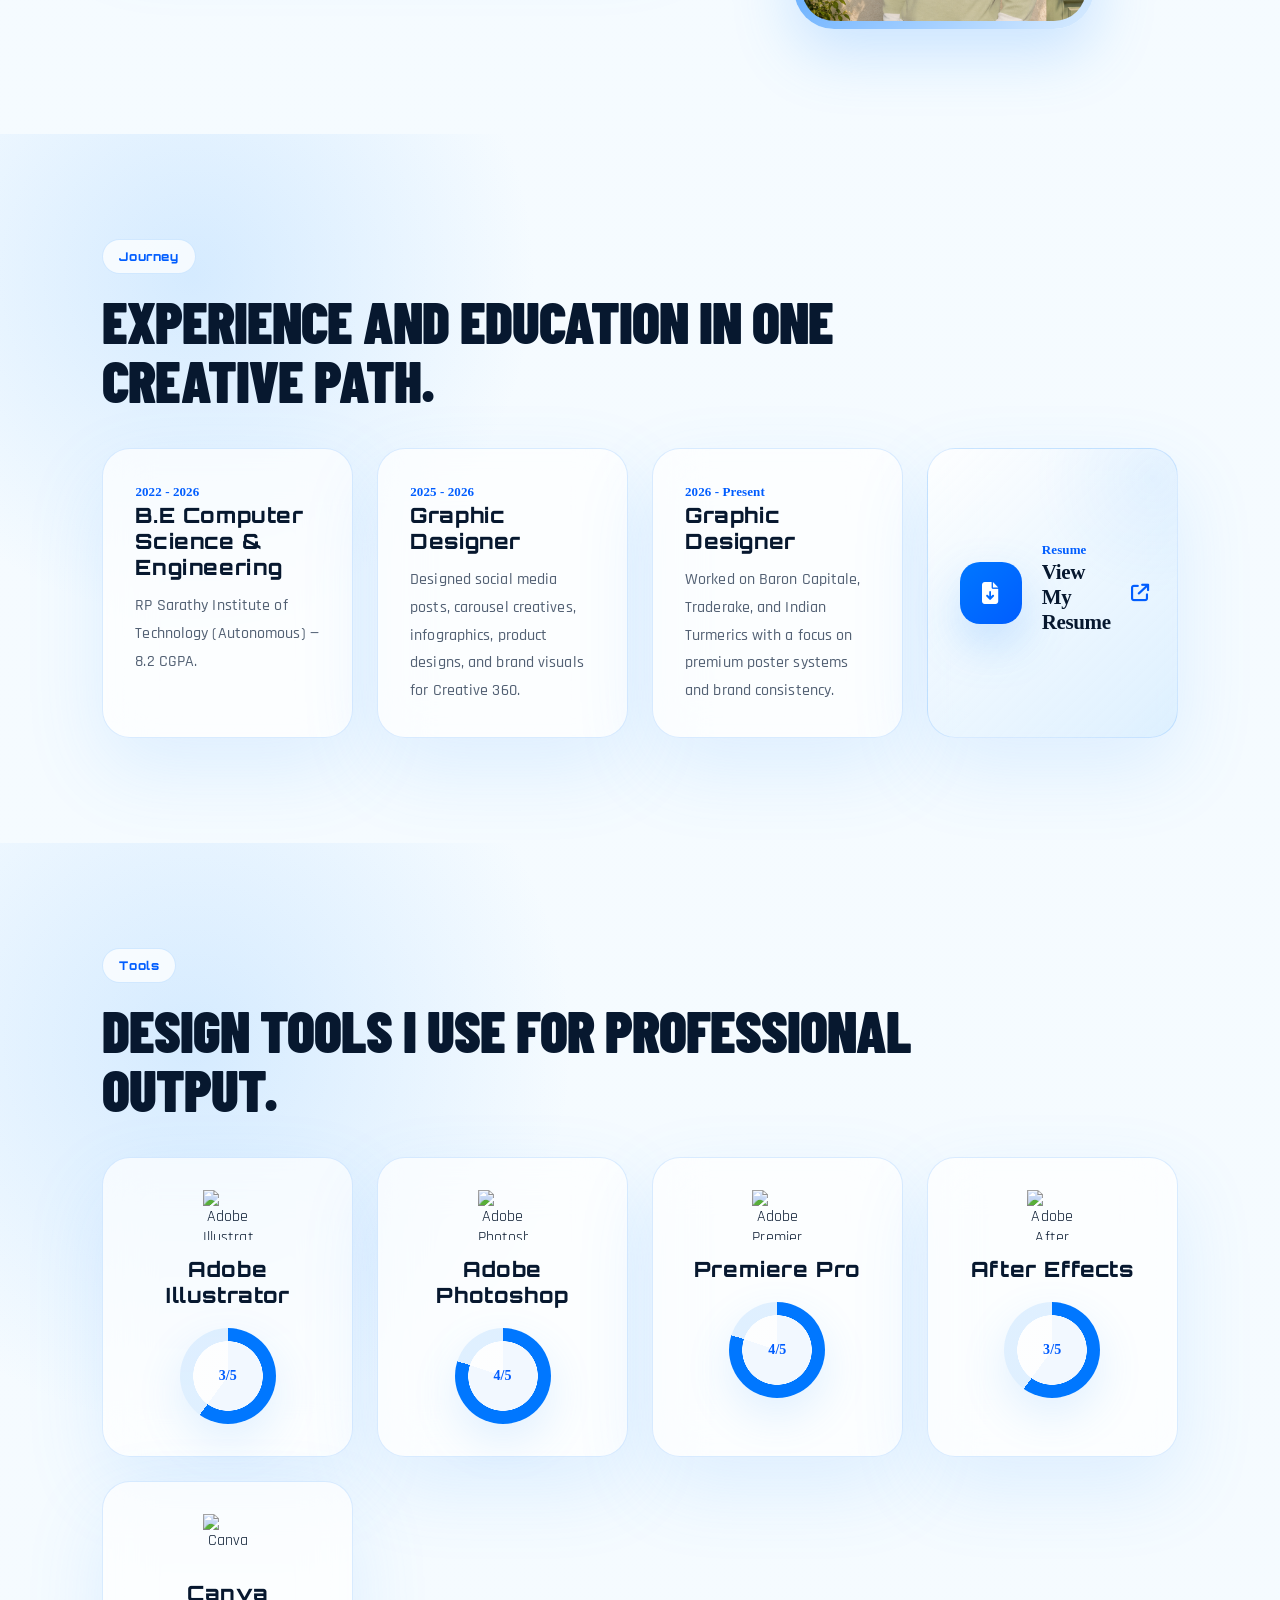
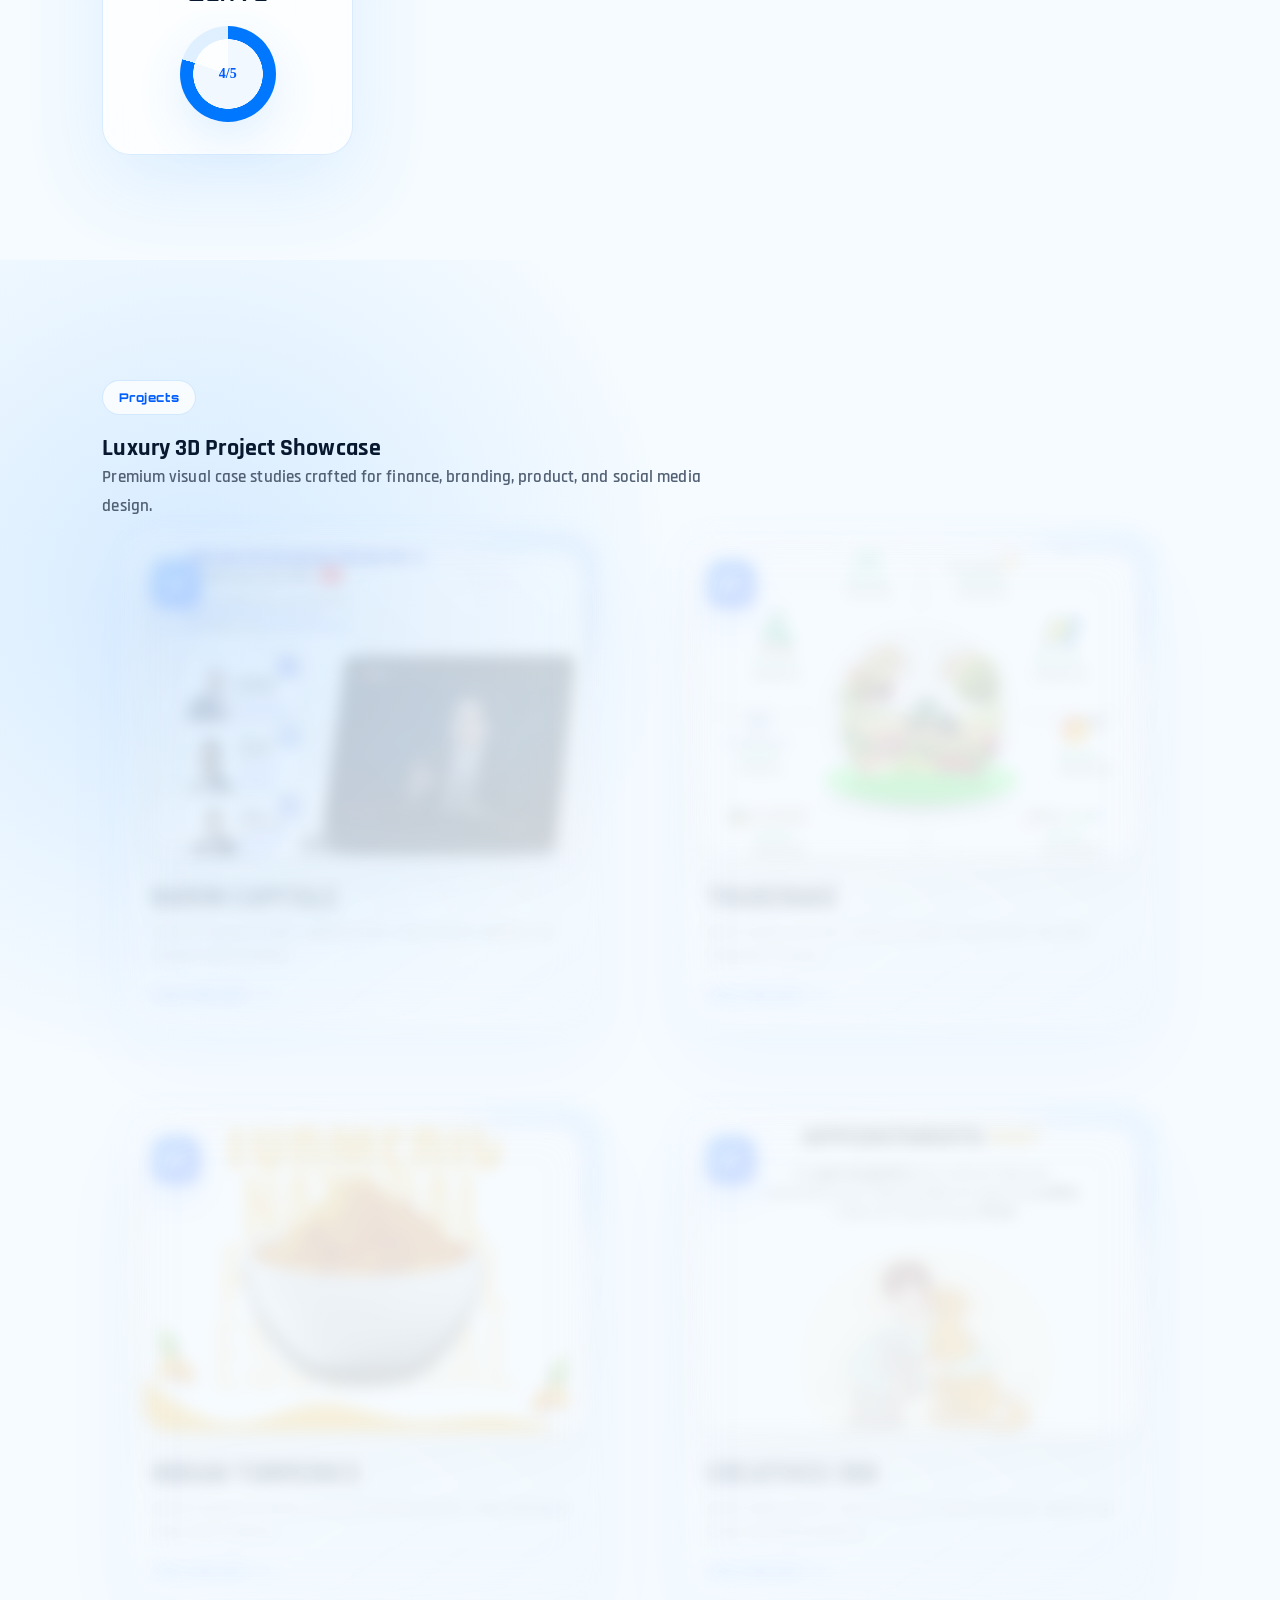
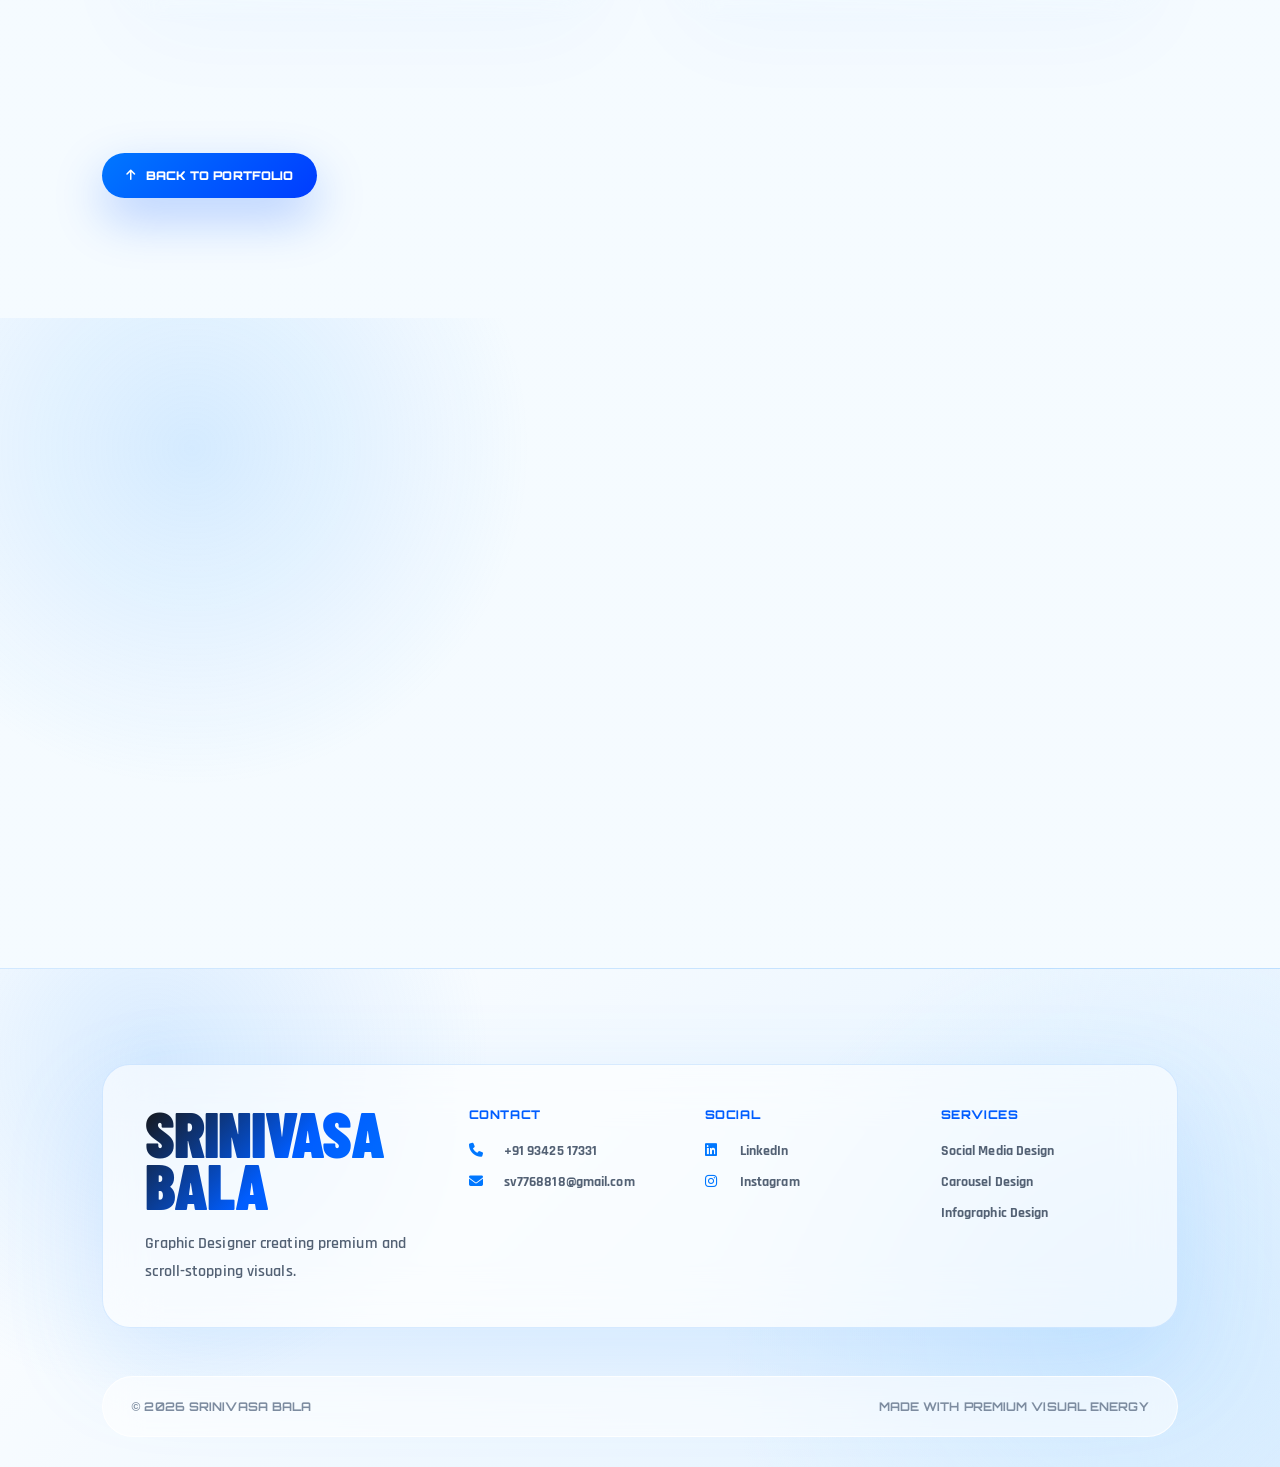
==== commit 8a643108: "Add files via upload" ====
--- a/index.html
+++ b/index.html
@@ -126,7 +126,7 @@
         </div>
 
         <a
-          href="assets/resume/Srini Resume.pdf"
+          href="assets/resume/Bala Resume.pdf"
           class="glass resume-card reveal floating-card"
           target="_blank"
         >
@@ -291,7 +291,7 @@
         <p><i class="fa-solid fa-phone"></i> +91 93425 17331</p>
         <p><i class="fa-solid fa-envelope"></i> sv7768818@gmail.com</p>
         <p><i class="fa-brands fa-linkedin"></i> Srinivasa Bala</p>
-        <p><i class="fa-brands fa-instagram"></i> _ronn_93</p>
+        <p><i class="fa-brands fa-instagram"></i> _tommy__93</p>
       </div>
     </section>
 
@@ -318,7 +318,7 @@
             href="https://www.linkedin.com/in/srinivasa-bala-a78b55259?utm_source=share_via&utm_content=profile&utm_medium=member_android"
             ><i class="fa-brands fa-linkedin"></i> LinkedIn</a
           >
-          <a href="https://www.instagram.com/_ronn_93?igsh=bGJyam14d284amQy"
+          <a href="https://www.instagram.com/_tommy__93?igsh=bGJyam14d284amQy"
             ><i class="fa-brands fa-instagram"></i> Instagram</a
           >
         </div>
